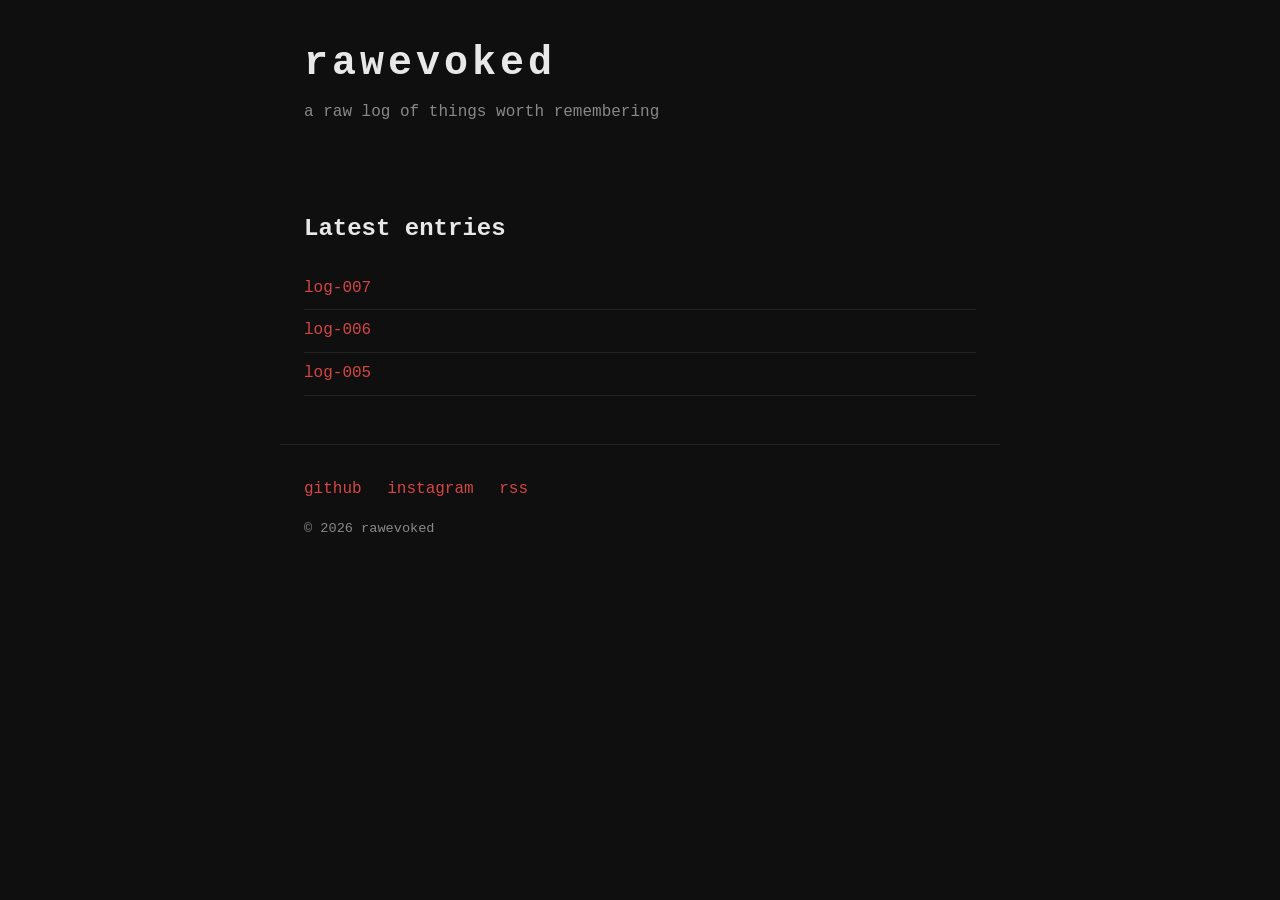
==== index.html @ 31b9fc90 "Initial commit: rawevoked landing page" ====
<!DOCTYPE html>
<html lang="en">
<head>
  <meta charset="UTF-8" />
  <meta name="viewport" content="width=device-width, initial-scale=1.0" />
  <title>rawevoked</title>
  <link rel="stylesheet" href="style.css" />
</head>
<body>
  <header class="site-header">
    <h1>rawevoked</h1>
    <p class="tagline">a raw log of things worth remembering</p>
  </header>

  <main class="content">
    <section class="log-list">
      <h2>Latest entries</h2>
      <ul>
        <!-- Internal links use relative paths (no leading slash) so they work at /rawevoked/ -->
        <li><a href="posts/log-007.html">log-007</a></li>
        <li><a href="posts/log-006.html">log-006</a></li>
        <li><a href="posts/log-005.html">log-005</a></li>
      </ul>
    </section>
  </main>

  <footer class="site-footer">
    <nav class="social">
      <a href="https://github.com/talikamuhib/rawevoked">github</a>
      <!-- TODO: replace with your actual Instagram profile URL -->
      <a href="https://instagram.com/YOUR_USERNAME">instagram</a>
      <!-- TODO: add RSS feed URL once the feed exists -->
      <a href="#">rss</a>
    </nav>
    <p class="copyright">&copy; 2026 rawevoked</p>
  </footer>
</body>
</html>
---- style.css ----
:root {
  --bg: #0f0f0f;
  --fg: #e8e8e8;
  --muted: #888;
  --accent: #d64545;
}

* {
  box-sizing: border-box;
}

body {
  margin: 0;
  font-family: "Courier New", monospace;
  background: var(--bg);
  color: var(--fg);
  line-height: 1.6;
}

.site-header,
.content,
.site-footer {
  max-width: 720px;
  margin: 0 auto;
  padding: 2rem 1.5rem;
}

.site-header h1 {
  margin: 0;
  font-size: 2.5rem;
  letter-spacing: 0.1em;
}

.tagline {
  color: var(--muted);
  margin: 0.25rem 0 0;
}

.log-list ul {
  list-style: none;
  padding: 0;
}

.log-list li {
  border-bottom: 1px solid #222;
  padding: 0.5rem 0;
}

a {
  color: var(--accent);
  text-decoration: none;
}

a:hover {
  text-decoration: underline;
}

.site-footer {
  border-top: 1px solid #222;
  color: var(--muted);
}

.social a {
  margin-right: 1rem;
}

.copyright {
  font-size: 0.85rem;
  margin-top: 1rem;
}
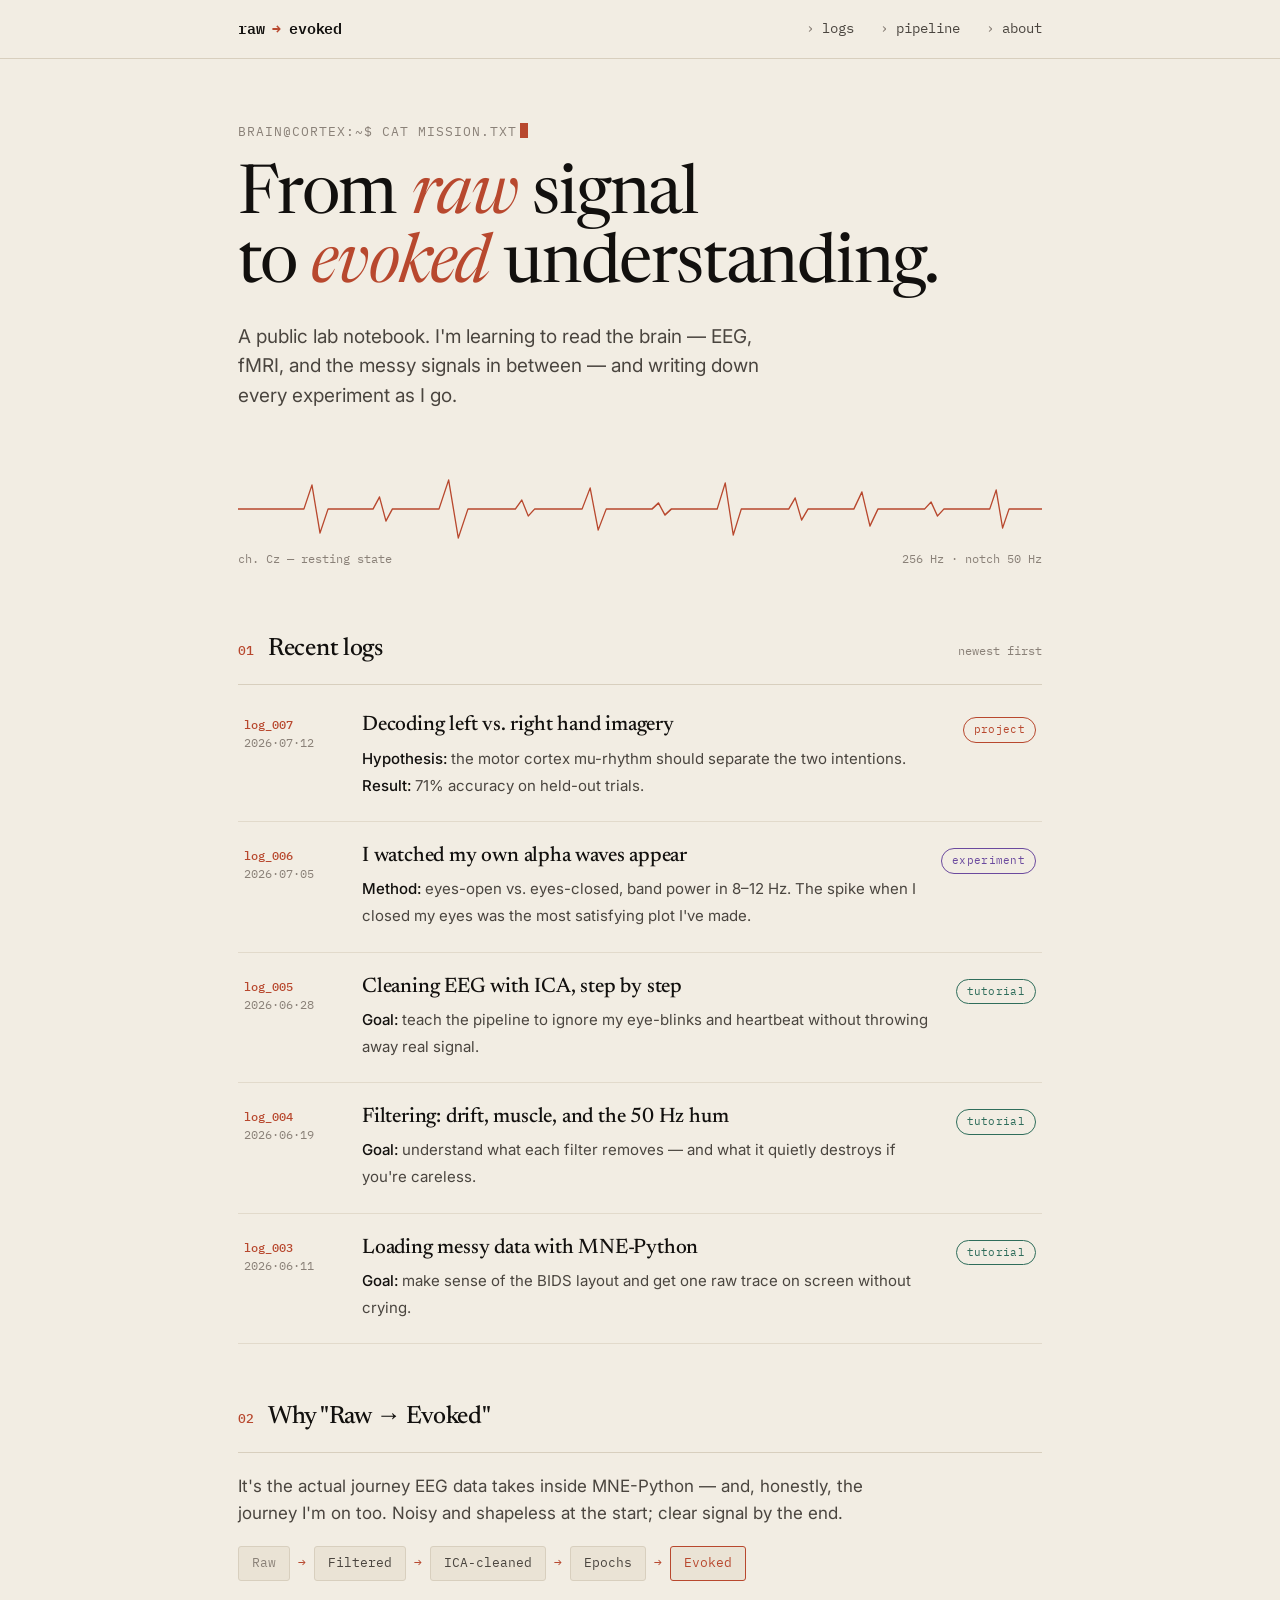
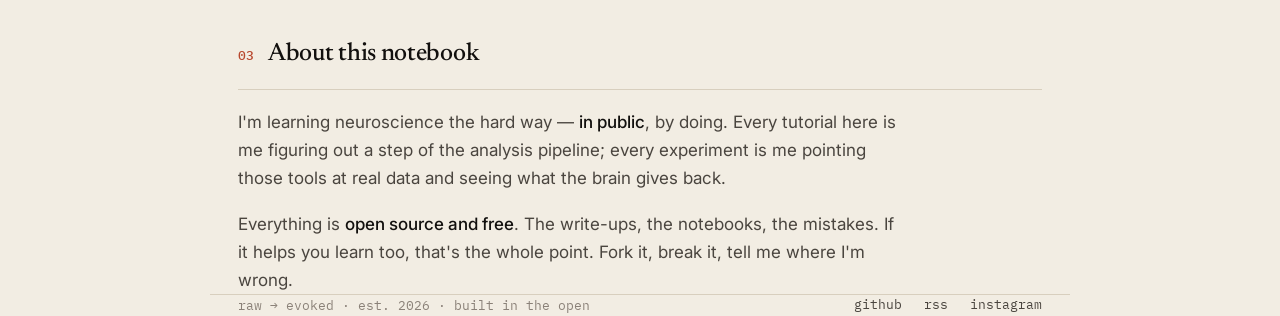
==== commit 942325b1: "Revamp index.html with new layout and styles Updated the HTML structure and styling for the site, en" ====
--- a/index.html
+++ b/index.html
@@ -1,38 +1,362 @@
 <!DOCTYPE html>
 <html lang="en">
 <head>
-  <meta charset="UTF-8" />
-  <meta name="viewport" content="width=device-width, initial-scale=1.0" />
-  <title>rawevoked</title>
-  <link rel="stylesheet" href="style.css" />
+<meta charset="UTF-8">
+<meta name="viewport" content="width=device-width, initial-scale=1.0">
+<title>Raw → Evoked · learning neuroscience in public</title>
+<meta name="description" content="A public lab notebook. Learning EEG, fMRI, and neural signal analysis in the open — one log entry at a time.">
+<link rel="preconnect" href="https://fonts.googleapis.com">
+<link rel="preconnect" href="https://fonts.gstatic.com" crossorigin>
+<link href="https://fonts.googleapis.com/css2?family=Newsreader:ital,opsz,wght@0,6..72,400;0,6..72,500;1,6..72,400&family=IBM+Plex+Mono:wght@400;500;600&family=Inter:wght@400;450;500&display=swap" rel="stylesheet">
+<style>
+  :root {
+    --ink:        #12100e;
+    --ink-soft:   #4a453f;
+    --ink-faint:  #8a8178;
+    --paper:      #f2ede3;
+    --paper-2:    #eae3d5;
+    --line:       #d8cfbe;
+    --line-soft:  #e2dacb;
+    --trace:      #b8482e;
+    --trace-dim:  rgba(184, 72, 46, 0.16);
+    --tag-tut:    #2f6d5b;
+    --tag-exp:    #6b4a9e;
+    --tag-proj:   #b8482e;
+    --radius:     3px;
+    --wrap:       860px;
+  }
+  @media (prefers-color-scheme: dark) {
+    :root {
+      --ink:       #eae3d5;
+      --ink-soft:  #b0a89b;
+      --ink-faint: #7d756a;
+      --paper:     #14120f;
+      --paper-2:   #1c1915;
+      --line:      #2f2a23;
+      --line-soft: #241f1a;
+      --trace:     #e0674a;
+      --trace-dim: rgba(224, 103, 74, 0.14);
+      --tag-tut:   #5cb79c;
+      --tag-exp:   #a98fd6;
+      --tag-proj:  #e0674a;
+    }
+  }
+  * { box-sizing: border-box; margin: 0; padding: 0; }
+  html { scroll-behavior: smooth; }
+  body {
+    background: var(--paper);
+    color: var(--ink);
+    font-family: 'Inter', system-ui, sans-serif;
+    font-size: 17px;
+    line-height: 1.6;
+    -webkit-font-smoothing: antialiased;
+    text-rendering: optimizeLegibility;
+  }
+  .wrap { max-width: var(--wrap); margin: 0 auto; padding: 0 28px; }
+  .mono { font-family: 'IBM Plex Mono', monospace; }
+
+  /* ---------- top bar ---------- */
+  .topbar {
+    border-bottom: 1px solid var(--line);
+    background: var(--paper);
+    position: sticky; top: 0; z-index: 10;
+  }
+  .topbar-inner {
+    display: flex; align-items: center; justify-content: space-between;
+    height: 58px;
+  }
+  .brand {
+    font-family: 'IBM Plex Mono', monospace;
+    font-weight: 600; font-size: 15px; letter-spacing: -0.2px;
+    color: var(--ink); text-decoration: none;
+    display: flex; align-items: center; gap: 8px;
+  }
+  .brand .arrow { color: var(--trace); }
+  .nav { display: flex; gap: 26px; }
+  .nav a {
+    font-family: 'IBM Plex Mono', monospace;
+    font-size: 13.5px; color: var(--ink-soft); text-decoration: none;
+    transition: color .15s;
+  }
+  .nav a:hover { color: var(--trace); }
+  .nav a::before { content: "› "; color: var(--ink-faint); }
+
+  /* ---------- hero ---------- */
+  .hero { padding: 62px 0 26px; }
+  .eyebrow {
+    font-family: 'IBM Plex Mono', monospace;
+    font-size: 12.5px; letter-spacing: 1px; text-transform: uppercase;
+    color: var(--ink-faint); margin-bottom: 22px;
+  }
+  .eyebrow .cursor {
+    display: inline-block; width: 8px; height: 15px;
+    background: var(--trace); margin-left: 3px; vertical-align: -2px;
+    animation: blink 1.15s steps(1) infinite;
+  }
+  @keyframes blink { 0%,50% { opacity: 1; } 50.01%,100% { opacity: 0; } }
+  h1.title {
+    font-family: 'Newsreader', Georgia, serif;
+    font-weight: 400; font-size: clamp(38px, 7vw, 68px);
+    line-height: 1.02; letter-spacing: -1.2px; color: var(--ink);
+    margin-bottom: 20px;
+  }
+  h1.title em { font-style: italic; color: var(--trace); }
+  .lede {
+    font-size: 19px; line-height: 1.55; color: var(--ink-soft);
+    max-width: 560px; margin-bottom: 4px;
+  }
+
+  /* ---------- waveform ---------- */
+  .wave-band { padding: 30px 0 8px; overflow: hidden; }
+  .wave-band svg { width: 100%; height: 78px; display: block; }
+  .trace-path {
+    fill: none; stroke: var(--trace); stroke-width: 1.6;
+    stroke-linejoin: round; stroke-linecap: round;
+    stroke-dasharray: 2400; stroke-dashoffset: 2400;
+    animation: draw 3.4s ease-out .3s forwards;
+  }
+  @keyframes draw { to { stroke-dashoffset: 0; } }
+  .wave-caption {
+    font-family: 'IBM Plex Mono', monospace;
+    font-size: 11.5px; color: var(--ink-faint);
+    display: flex; justify-content: space-between; margin-top: 2px;
+  }
+  @media (prefers-reduced-motion: reduce) {
+    .trace-path { animation: none; stroke-dashoffset: 0; }
+    .eyebrow .cursor { animation: none; }
+  }
+
+  /* ---------- section head ---------- */
+  .sec-head {
+    display: flex; align-items: baseline; gap: 14px;
+    margin: 54px 0 6px; padding-bottom: 14px;
+    border-bottom: 1px solid var(--line);
+  }
+  .sec-head .idx {
+    font-family: 'IBM Plex Mono', monospace;
+    font-size: 12.5px; color: var(--trace); font-weight: 500;
+  }
+  .sec-head h2 {
+    font-family: 'Newsreader', serif; font-weight: 500;
+    font-size: 25px; letter-spacing: -0.3px;
+  }
+  .sec-head .meta {
+    margin-left: auto; font-family: 'IBM Plex Mono', monospace;
+    font-size: 12px; color: var(--ink-faint);
+  }
+
+  /* ---------- log entries ---------- */
+  .log { border-bottom: 1px solid var(--line-soft); }
+  .log a.entry {
+    display: grid; grid-template-columns: 96px 1fr auto;
+    gap: 22px; align-items: start;
+    padding: 22px 6px; text-decoration: none; color: inherit;
+    transition: background .15s, padding-left .15s;
+  }
+  .log a.entry:hover { background: var(--paper-2); padding-left: 14px; }
+  .entry .stamp {
+    font-family: 'IBM Plex Mono', monospace; font-size: 12px;
+    color: var(--ink-faint); line-height: 1.5; padding-top: 3px;
+  }
+  .entry .stamp .id { color: var(--trace); display: block; font-weight: 500; }
+  .entry .body h3 {
+    font-family: 'Newsreader', serif; font-weight: 500;
+    font-size: 21px; line-height: 1.2; letter-spacing: -0.2px;
+    margin-bottom: 6px;
+  }
+  .entry .body .hyp {
+    font-size: 15px; color: var(--ink-soft); line-height: 1.5;
+    max-width: 46ch;
+  }
+  .entry .body .hyp b { font-weight: 500; color: var(--ink); }
+  .tag {
+    font-family: 'IBM Plex Mono', monospace; font-size: 11px;
+    letter-spacing: .3px; padding: 3px 10px; border-radius: 20px;
+    white-space: nowrap; align-self: start; margin-top: 4px;
+    border: 1px solid currentColor;
+  }
+  .tag.tut  { color: var(--tag-tut); }
+  .tag.exp  { color: var(--tag-exp); }
+  .tag.proj { color: var(--tag-proj); }
+
+  /* ---------- pipeline strip ---------- */
+  .pipe {
+    display: flex; flex-wrap: wrap; gap: 10px 8px; align-items: center;
+    font-family: 'IBM Plex Mono', monospace; font-size: 13px;
+    color: var(--ink-soft); margin: 20px 0 8px;
+  }
+  .pipe .node {
+    padding: 6px 13px; border: 1px solid var(--line);
+    border-radius: var(--radius); background: var(--paper-2);
+    white-space: nowrap;
+  }
+  .pipe .node.first { color: var(--ink-faint); }
+  .pipe .node.last  { color: var(--trace); border-color: var(--trace); }
+  .pipe .sep { color: var(--trace); }
+
+  /* ---------- about ---------- */
+  .about p {
+    font-size: 17px; color: var(--ink-soft); line-height: 1.65;
+    max-width: 60ch; margin-top: 18px;
+  }
+  .about p b { color: var(--ink); font-weight: 500; }
+
+  /* ---------- footer ---------- */
+  footer {
+    margin-top: 68px; border-top: 1px solid var(--line);
+    padding: 30px 0 60px;
+    display: flex; flex-wrap: wrap; gap: 16px 30px;
+    align-items: center; justify-content: space-between;
+  }
+  footer .sig {
+    font-family: 'IBM Plex Mono', monospace; font-size: 12.5px;
+    color: var(--ink-faint);
+  }
+  footer .links { display: flex; gap: 22px; }
+  footer .links a {
+    font-family: 'IBM Plex Mono', monospace; font-size: 13px;
+    color: var(--ink-soft); text-decoration: none;
+  }
+  footer .links a:hover { color: var(--trace); }
+
+  @media (max-width: 620px) {
+    .nav a:not(.nav-key) { display: none; }
+    .log a.entry { grid-template-columns: 1fr; gap: 8px; }
+    .entry .stamp { display: flex; gap: 10px; padding-top: 0; }
+    .tag { margin-top: 0; justify-self: start; }
+    .sec-head .meta { display: none; }
+  }
+</style>
 </head>
 <body>
-  <header class="site-header">
-    <h1>rawevoked</h1>
-    <p class="tagline">a raw log of things worth remembering</p>
-  </header>
-
-  <main class="content">
-    <section class="log-list">
-      <h2>Latest entries</h2>
-      <ul>
-        <!-- Internal links use relative paths (no leading slash) so they work at /rawevoked/ -->
-        <li><a href="posts/log-007.html">log-007</a></li>
-        <li><a href="posts/log-006.html">log-006</a></li>
-        <li><a href="posts/log-005.html">log-005</a></li>
-      </ul>
-    </section>
-  </main>
-
-  <footer class="site-footer">
-    <nav class="social">
-      <a href="https://github.com/talikamuhib/rawevoked">github</a>
-      <!-- TODO: replace with your actual Instagram profile URL -->
-      <a href="https://instagram.com/YOUR_USERNAME">instagram</a>
-      <!-- TODO: add RSS feed URL once the feed exists -->
-      <a href="#">rss</a>
+
+<div class="topbar">
+  <div class="wrap topbar-inner">
+    <a class="brand" href="#top">raw <span class="arrow">→</span> evoked</a>
+    <nav class="nav">
+      <a href="#logs">logs</a>
+      <a href="#pipeline">pipeline</a>
+      <a href="#about" class="nav-key">about</a>
     </nav>
-    <p class="copyright">&copy; 2026 rawevoked</p>
-  </footer>
+  </div>
+</div>
+
+<main class="wrap" id="top">
+
+  <section class="hero">
+    <div class="eyebrow">brain@cortex:~$ cat mission.txt<span class="cursor"></span></div>
+    <h1 class="title">From <em>raw</em> signal<br>to <em>evoked</em> understanding.</h1>
+    <p class="lede">A public lab notebook. I'm learning to read the brain — EEG, fMRI, and the messy signals in between — and writing down every experiment as I go.</p>
+  </section>
+
+  <section class="wave-band" aria-hidden="true">
+    <svg viewBox="0 0 1000 78" preserveAspectRatio="none" role="img" aria-label="Simulated EEG trace">
+      <path class="trace-path" d="M0 39 H70 L82 39 L92 15 L102 63 L112 39 H150 L168 39 L176 27 L184 51 L192 39 H235 L250 39 L262 10 L274 68 L286 39 H330 L345 39 L353 30 L361 46 L369 39 H410 L428 39 L438 18 L448 60 L458 39 H500 L515 39 L523 33 L531 45 L539 39 H580 L596 39 L606 13 L616 65 L626 39 H670 L685 39 L693 28 L701 50 L709 39 H750 L766 39 L776 22 L786 56 L796 39 H840 L854 39 L862 32 L870 46 L878 39 H920 L935 39 L943 20 L951 58 L959 39 H1000" />
+    </svg>
+    <div class="wave-caption"><span>ch. Cz — resting state</span><span>256 Hz · notch 50 Hz</span></div>
+  </section>
+
+  <section id="logs">
+    <div class="sec-head">
+      <span class="idx">01</span>
+      <h2>Recent logs</h2>
+      <span class="meta">newest first</span>
+    </div>
+
+    <div class="log">
+      <a class="entry" href="#">
+        <span class="stamp"><span class="id">log_007</span>2026·07·12</span>
+        <span class="body">
+          <h3>Decoding left vs. right hand imagery</h3>
+          <span class="hyp"><b>Hypothesis:</b> the motor cortex mu-rhythm should separate the two intentions. <b>Result:</b> 71% accuracy on held-out trials.</span>
+        </span>
+        <span class="tag proj">project</span>
+      </a>
+    </div>
+
+    <div class="log">
+      <a class="entry" href="#">
+        <span class="stamp"><span class="id">log_006</span>2026·07·05</span>
+        <span class="body">
+          <h3>I watched my own alpha waves appear</h3>
+          <span class="hyp"><b>Method:</b> eyes-open vs. eyes-closed, band power in 8–12 Hz. The spike when I closed my eyes was the most satisfying plot I've made.</span>
+        </span>
+        <span class="tag exp">experiment</span>
+      </a>
+    </div>
+
+    <div class="log">
+      <a class="entry" href="#">
+        <span class="stamp"><span class="id">log_005</span>2026·06·28</span>
+        <span class="body">
+          <h3>Cleaning EEG with ICA, step by step</h3>
+          <span class="hyp"><b>Goal:</b> teach the pipeline to ignore my eye-blinks and heartbeat without throwing away real signal.</span>
+        </span>
+        <span class="tag tut">tutorial</span>
+      </a>
+    </div>
+
+    <div class="log">
+      <a class="entry" href="#">
+        <span class="stamp"><span class="id">log_004</span>2026·06·19</span>
+        <span class="body">
+          <h3>Filtering: drift, muscle, and the 50 Hz hum</h3>
+          <span class="hyp"><b>Goal:</b> understand what each filter removes — and what it quietly destroys if you're careless.</span>
+        </span>
+        <span class="tag tut">tutorial</span>
+      </a>
+    </div>
+
+    <div class="log">
+      <a class="entry" href="#">
+        <span class="stamp"><span class="id">log_003</span>2026·06·11</span>
+        <span class="body">
+          <h3>Loading messy data with MNE-Python</h3>
+          <span class="hyp"><b>Goal:</b> make sense of the BIDS layout and get one raw trace on screen without crying.</span>
+        </span>
+        <span class="tag tut">tutorial</span>
+      </a>
+    </div>
+  </section>
+
+  <section id="pipeline">
+    <div class="sec-head">
+      <span class="idx">02</span>
+      <h2>Why "Raw → Evoked"</h2>
+    </div>
+    <p class="lede" style="font-size:17px;margin-top:20px;max-width:60ch;">It's the actual journey EEG data takes inside MNE-Python — and, honestly, the journey I'm on too. Noisy and shapeless at the start; clear signal by the end.</p>
+    <div class="pipe">
+      <span class="node first">Raw</span>
+      <span class="sep">→</span>
+      <span class="node">Filtered</span>
+      <span class="sep">→</span>
+      <span class="node">ICA-cleaned</span>
+      <span class="sep">→</span>
+      <span class="node">Epochs</span>
+      <span class="sep">→</span>
+      <span class="node last">Evoked</span>
+    </div>
+  </section>
+
+  <section id="about" class="about">
+    <div class="sec-head">
+      <span class="idx">03</span>
+      <h2>About this notebook</h2>
+    </div>
+    <p>I'm learning neuroscience the hard way — <b>in public</b>, by doing. Every tutorial here is me figuring out a step of the analysis pipeline; every experiment is me pointing those tools at real data and seeing what the brain gives back.</p>
+    <p>Everything is <b>open source and free</b>. The write-ups, the notebooks, the mistakes. If it helps you learn too, that's the whole point. Fork it, break it, tell me where I'm wrong.</p>
+  </section>
+
+</main>
+
+<footer class="wrap">
+  <span class="sig">raw → evoked · est. 2026 · built in the open</span>
+  <div class="links">
+    <a href="#">github</a>
+    <a href="#">rss</a>
+    <a href="#">instagram</a>
+  </div>
+</footer>
+
 </body>
 </html>
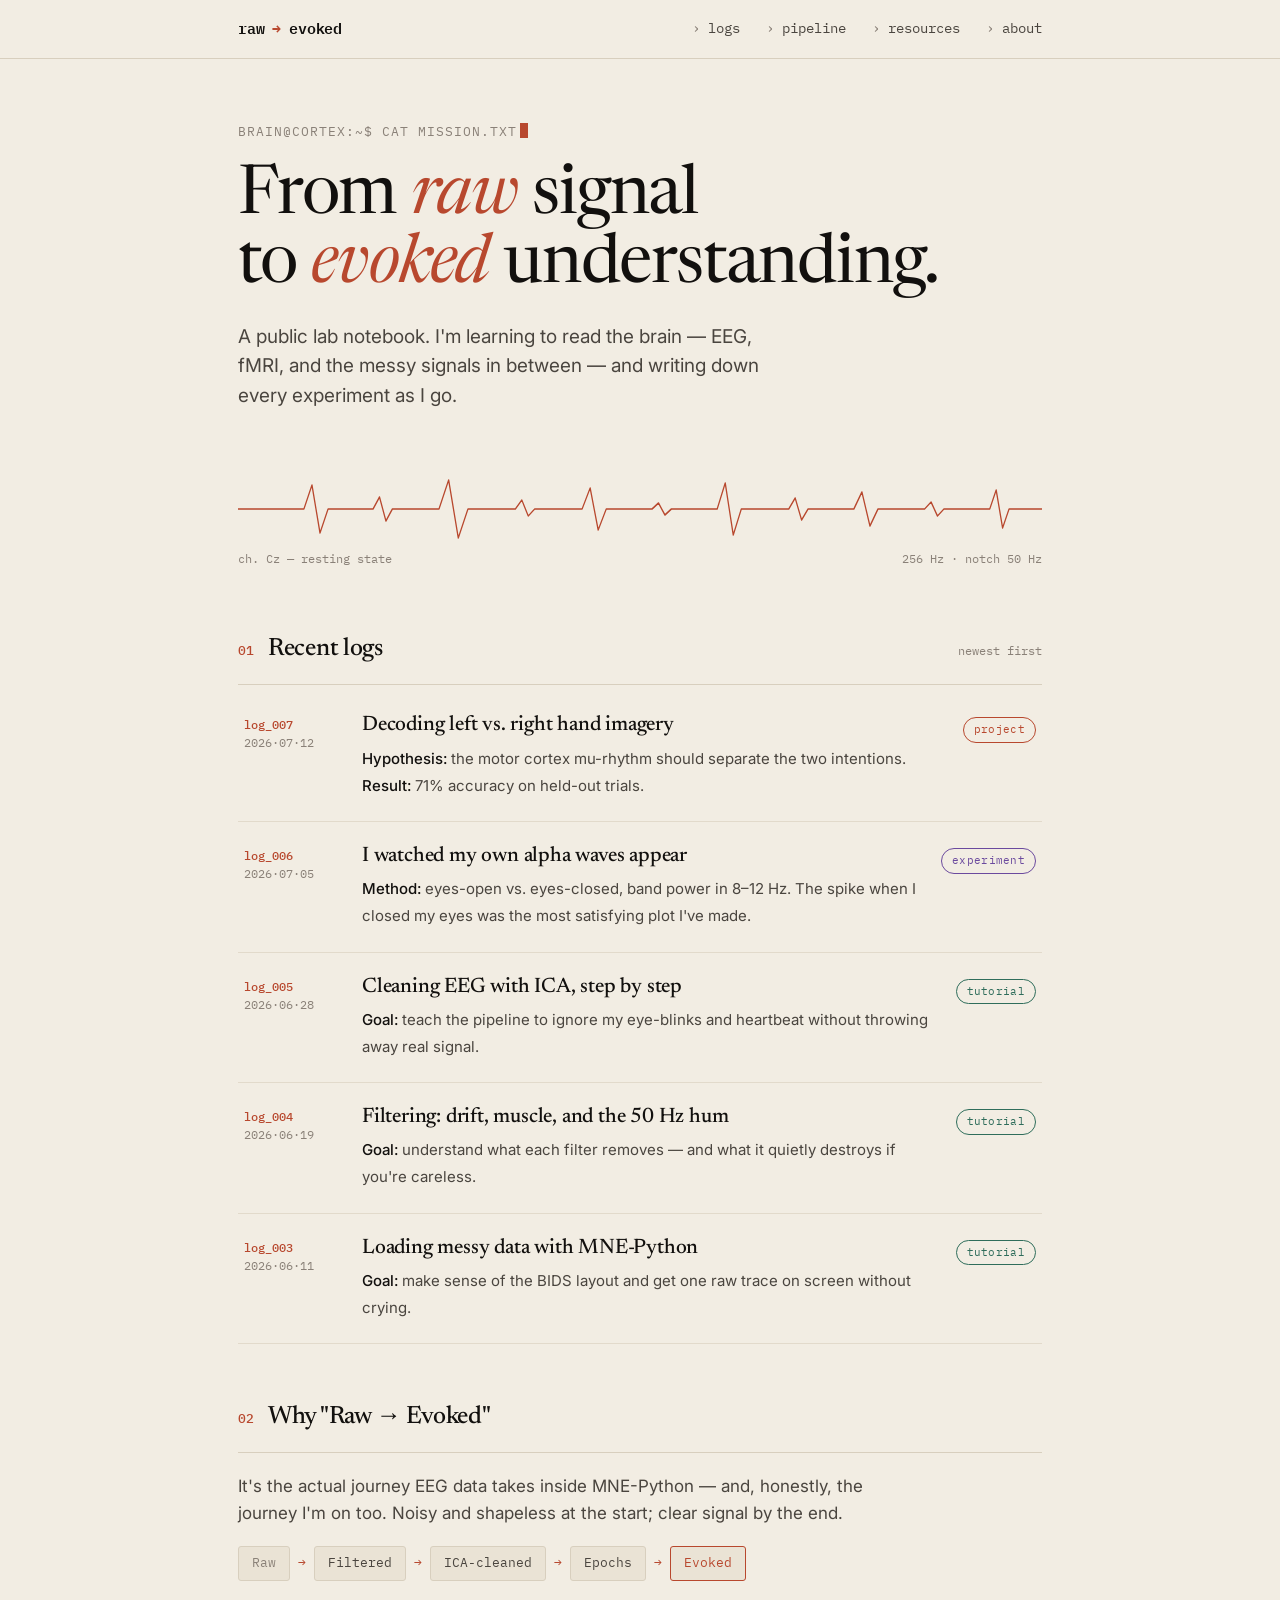
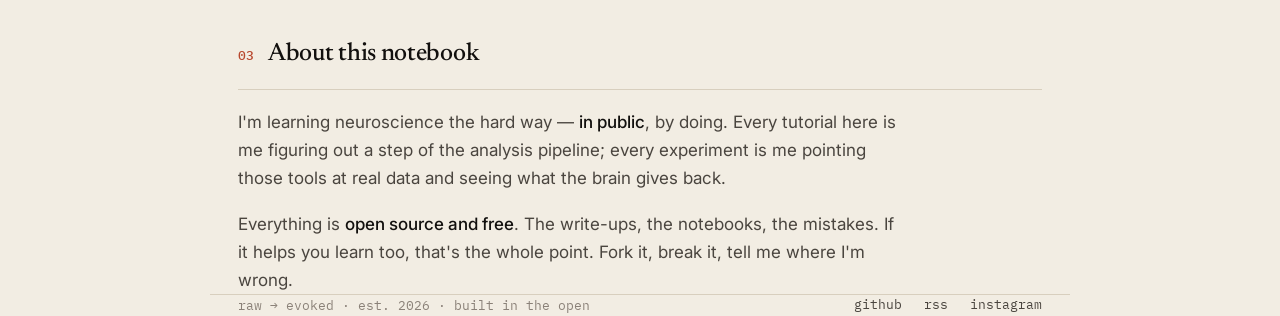
==== commit 6516335f: "Add resources link to homepage header nav" ====
--- a/index.html
+++ b/index.html
@@ -236,6 +236,7 @@
     <nav class="nav">
       <a href="#logs">logs</a>
       <a href="#pipeline">pipeline</a>
+      <a href="resources.html">resources</a>
       <a href="#about" class="nav-key">about</a>
     </nav>
   </div>
